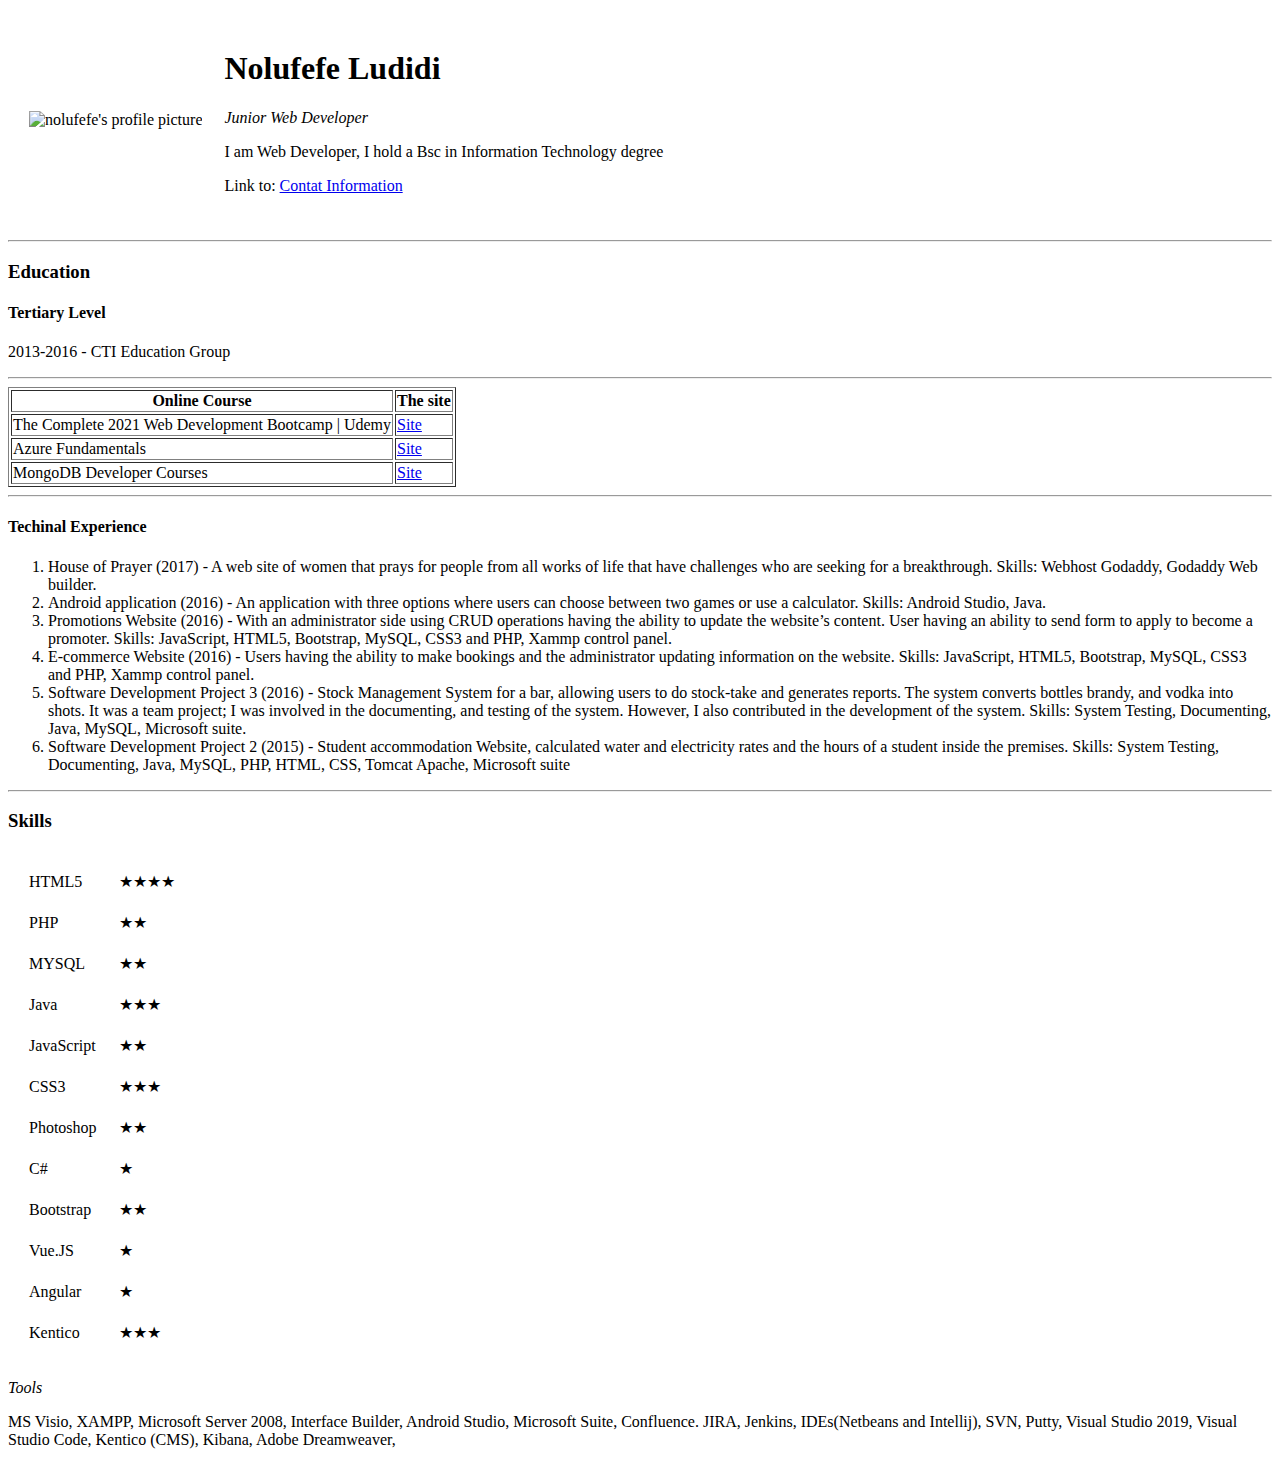
==== index.html @ 821a649e "Add files via upload" ====
<!DOCTYPE html>
<html lang="en">
  <head>
    <meta charset="UTF-8" />
    <meta http-equiv="X-UA-Compatible" content="IE=edge" />
    <meta name="viewport" content="width=device-width, initial-scale=1.0" />
    <title>Nolufefe's Personal Site</title>
  </head>
  <body>
    <table cellspacing="20">
      <tr>
        <td>
          <img src="nolufefe-modified.png" alt="nolufefe's profile picture" />
        </td>
        <td>
          <h1>Nolufefe Ludidi</h1>
          <p><em>Junior Web Developer</em></p>
          <p>
            I am Web Developer, I hold a Bsc in Information Technology degree
          </p>
          <p>Link to: <a href="contact.html">Contat Information</a></p>
        </td>
      </tr>
    </table>

    <hr />
    <h3>Education</h3>
    <h4>Tertiary Level</h4>
    <p>2013-2016 - CTI Education Group</p>
    <hr />
    <table border="1">
      <thead>
        <tr>
          <th>Online Course</th>
          <th>The site</th>
        </tr>
      </thead>
      <tbody>
        <tr>
          <td>The Complete 2021 Web Development Bootcamp | Udemy</td>
          <td>
            <a
              href="https://www.udemy.com/course/the-complete-web-development-bootcamp/"
              alt="web development bootcomp"
              target="_blank"
              >Site</a
            >
          </td>
        </tr>
        <tr>
          <td>Azure Fundamentals</td>
          <td>
            <a
              href="https://docs.microsoft.com/en-us/learn/certifications/exams/az-900"
              alt="azure fundamentals az-900"
              target="_blank"
              >Site</a
            >
          </td>
        </tr>
        <tr>
          <td>MongoDB Developer Courses</td>
          <td>
            <a
              href="https://university.mongodb.com/courses/catalog?focus=Developer%20Courses"
              alt="mongodb developer course"
              target="_blank"
              >Site</a
            >
          </td>
        </tr>
      </tbody>
    </table>

    <hr />

    <h4>Techinal Experience</h4>
    <ol>
      <li>
        House of Prayer (2017) - A web site of women that prays for people from
        all works of life that have challenges who are seeking for a
        breakthrough. Skills: Webhost Godaddy, Godaddy Web builder.
      </li>
      <li>
        Android application (2016) - An application with three options where
        users can choose between two games or use a calculator. Skills: Android
        Studio, Java.
      </li>
      <li>
        Promotions Website (2016) - With an administrator side using CRUD
        operations having the ability to update the website’s content. User
        having an ability to send form to apply to become a promoter. Skills:
        JavaScript, HTML5, Bootstrap, MySQL, CSS3 and PHP, Xammp control panel.
      </li>
      <li>
        E-commerce Website (2016) - Users having the ability to make bookings
        and the administrator updating information on the website. Skills:
        JavaScript, HTML5, Bootstrap, MySQL, CSS3 and PHP, Xammp control panel.
      </li>
      <li>
        Software Development Project 3 (2016) - Stock Management System for a
        bar, allowing users to do stock-take and generates reports. The system
        converts bottles brandy, and vodka into shots. It was a team project; I
        was involved in the documenting, and testing of the system. However, I
        also contributed in the development of the system. Skills: System
        Testing, Documenting, Java, MySQL, Microsoft suite.
      </li>
      <li>
        Software Development Project 2 (2015) - Student accommodation Website,
        calculated water and electricity rates and the hours of a student inside
        the premises. Skills: System Testing, Documenting, Java, MySQL, PHP,
        HTML, CSS, Tomcat Apache, Microsoft suite
      </li>
    </ol>
    <hr />
    <h3>Skills</h3>
    <table cellspacing="20">
      <tr>
        <td>HTML5</td>
        <td>★★★★</td>
      </tr>
      <tr>
        <td>PHP</td>
        <td>★★</td>
      </tr>
      <tr>
        <td>MYSQL</td>
        <td>★★</td>
      </tr>
      <tr>
        <td>Java</td>
        <td>★★★</td>
      </tr>
      <tr>
        <td>JavaScript</td>
        <td>★★</td>
      </tr>
      <tr>
        <td>CSS3</td>
        <td>★★★</td>
      </tr>
      <tr>
        <td>Photoshop</td>
        <td>★★</td>
      </tr>
      <tr>
        <td>C#</td>
        <td>★</td>
      </tr>
      <tr>
        <td>Bootstrap</td>
        <td>★★</td>
      </tr>
      <tr>
        <td>Vue.JS</td>
        <td>★</td>
      </tr>
      <tr>
        <td>Angular</td>
        <td>★</td>
      </tr>
      <tr>
        <td>Kentico</td>
        <td>★★★</td>
      </tr>
    </table>

    <p><em>Tools</em></p>
    <p>
      MS Visio, XAMPP, Microsoft Server 2008, Interface Builder, Android Studio,
      Microsoft Suite, Confluence. JIRA, Jenkins, IDEs(Netbeans and Intellij),
      SVN, Putty, Visual Studio 2019, Visual Studio Code, Kentico (CMS), Kibana,
      Adobe Dreamweaver,
    </p>
  </body>
</html>
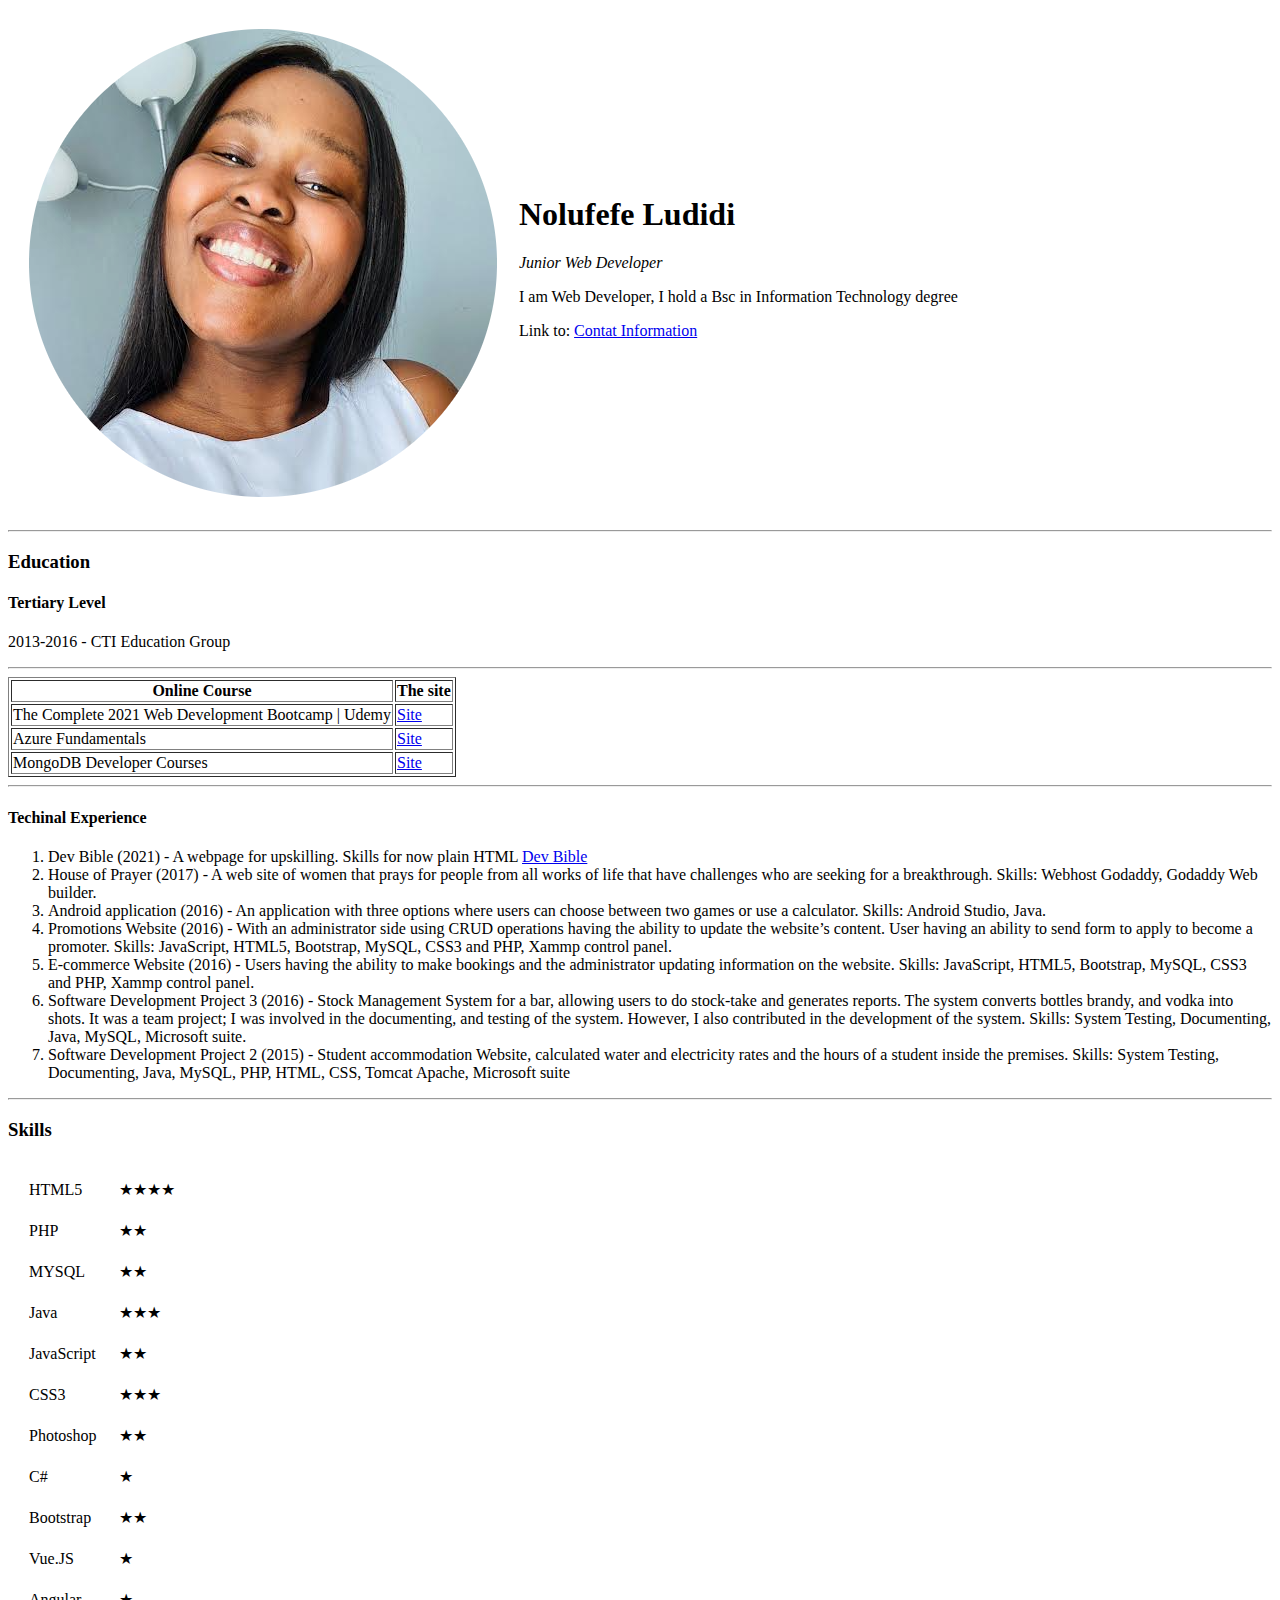
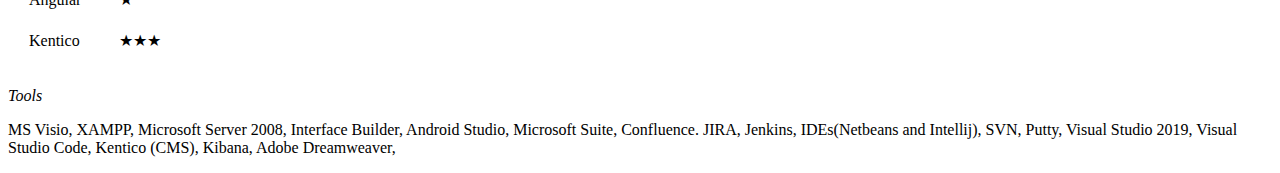
==== commit 90a59ba1: "Update index.html" ====
--- a/index.html
+++ b/index.html
@@ -5,12 +5,16 @@
     <meta http-equiv="X-UA-Compatible" content="IE=edge" />
     <meta name="viewport" content="width=device-width, initial-scale=1.0" />
     <title>Nolufefe's Personal Site</title>
+    <link rel="stylesheet" href="css/style.css" />
   </head>
   <body>
     <table cellspacing="20">
       <tr>
         <td>
-          <img src="nolufefe-modified.png" alt="nolufefe's profile picture" />
+          <img
+            src="images/nolufefe-modified.png"
+            alt="nolufefe's profile picture"
+          />
         </td>
         <td>
           <h1>Nolufefe Ludidi</h1>
@@ -76,6 +80,10 @@
 
     <h4>Techinal Experience</h4>
     <ol>
+      <li>
+        Dev Bible (2021) - A webpage for upskilling. Skills for now plain HTML
+        <a href="devbibile.html "  target="_blank"> Dev Bible</a>
+      </li>
       <li>
         House of Prayer (2017) - A web site of women that prays for people from
         all works of life that have challenges who are seeking for a
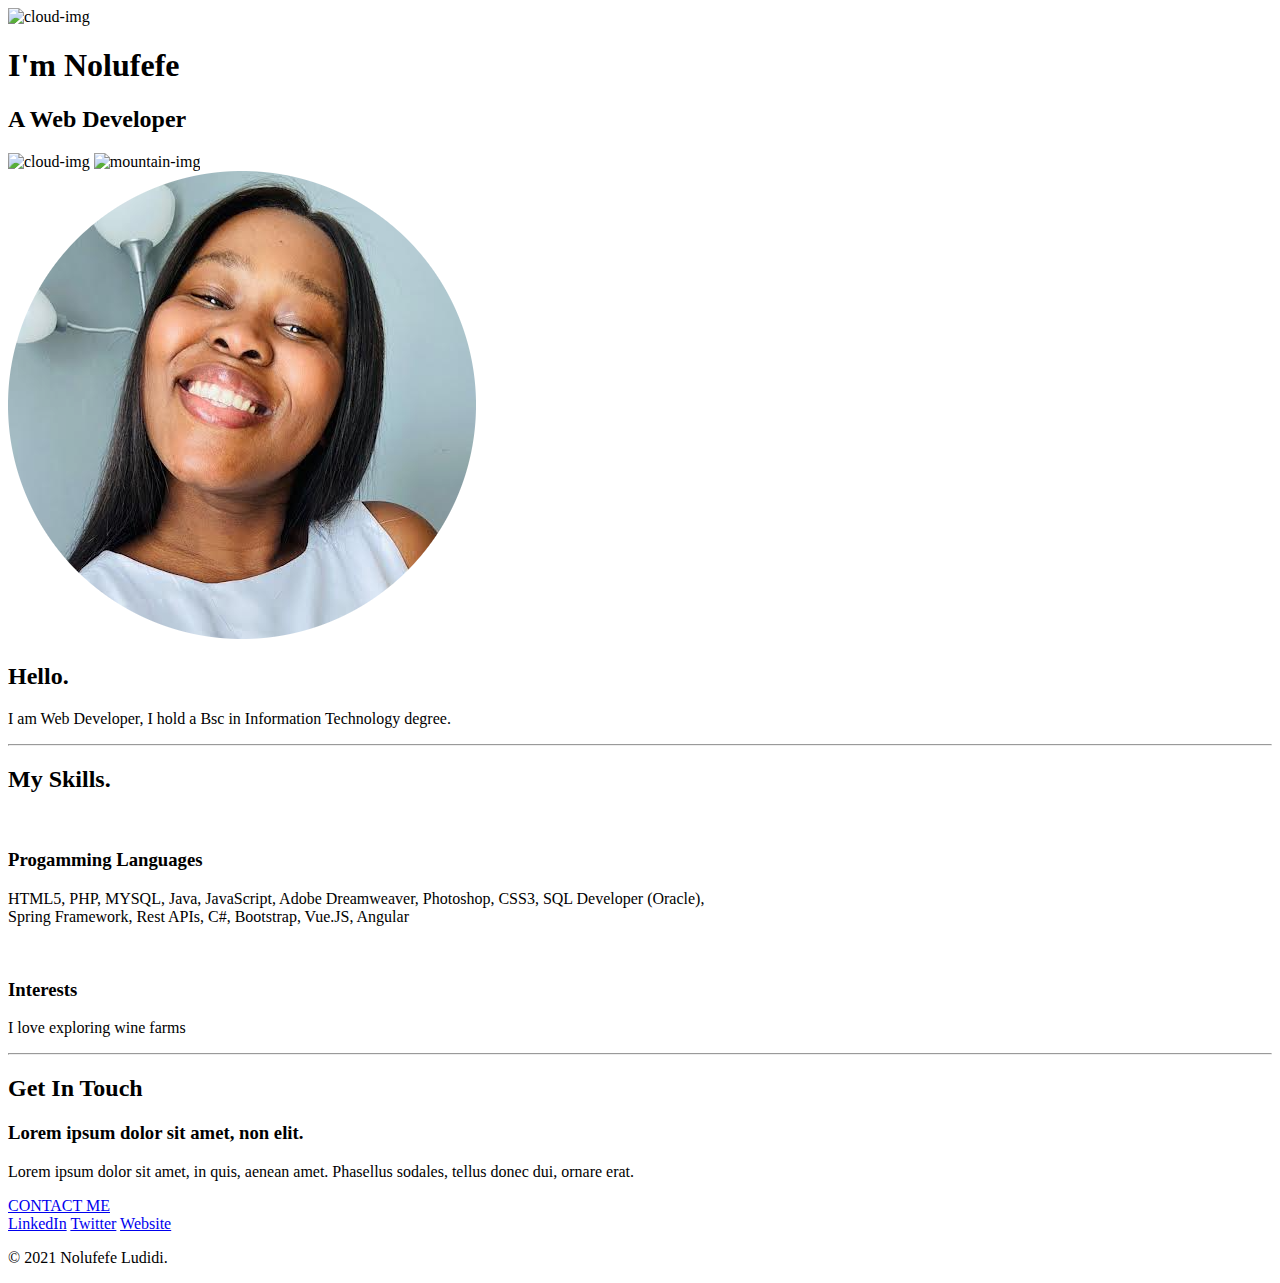
==== commit b245948b: "Update index.html" ====
--- a/index.html
+++ b/index.html
@@ -4,181 +4,65 @@
     <meta charset="UTF-8" />
     <meta http-equiv="X-UA-Compatible" content="IE=edge" />
     <meta name="viewport" content="width=device-width, initial-scale=1.0" />
-    <title>Nolufefe's Personal Site</title>
-    <link rel="stylesheet" href="css/style.css" />
+    <title>Nolufefe Ludidi</title>
+    <link
+      href="https://fonts.googleapis.com/css2?family=Merriweather:wght@300&family=Montserrat:wght@100&family=Sacramento&display=swap"
+      rel="stylesheet"
+    />
+    <link rel="stylesheet" href="css/styles.css" />
+    <link rel="shortcut icon" href="favicon.ico" type="image/x-icon" />
   </head>
   <body>
-    <table cellspacing="20">
-      <tr>
-        <td>
-          <img
-            src="images/nolufefe-modified.png"
-            alt="nolufefe's profile picture"
-          />
-        </td>
-        <td>
-          <h1>Nolufefe Ludidi</h1>
-          <p><em>Junior Web Developer</em></p>
+    <div class="top-container">
+      <img class="top-cloud" src="images/cloud.png" alt="cloud-img" />
+      <h1>I'm Nolufefe</h1>
+      <h2>A Web Developer</h2>
+      <img class="bottom-cloud" src="images/cloud.png" alt="cloud-img" />
+      <img src="images/mountain.png" alt="mountain-img" />
+    </div>
+    <div class="middle-container">
+      <div class="profile">
+        <img src="images/nolufefe-modified.png" alt="" />
+        <h2>Hello.</h2>
+        <p class="intro">
+          I am Web Developer, I hold a Bsc in Information Technology degree.
+        </p>
+      </div>
+      <hr />
+      <div class="skills">
+        <h2>My Skills.</h2>
+        <div class="skill-row">
+          <img class="skill-img" src="images/coding.jfif" alt="" />
+          <h3>Progamming Languages</h3>
           <p>
-            I am Web Developer, I hold a Bsc in Information Technology degree
+            HTML5, PHP, MYSQL, Java, JavaScript, Adobe Dreamweaver, Photoshop,
+            CSS3, SQL Developer (Oracle), <br />
+            Spring Framework, Rest APIs, C#, Bootstrap, Vue.JS, Angular
           </p>
-          <p>Link to: <a href="contact.html">Contat Information</a></p>
-        </td>
-      </tr>
-    </table>
+        </div>
+        <div class="skill-row">
+          <img class="hobby-img" src="images/wines.jfif" alt="" />
+          <h3>Interests</h3>
+          <p>I love exploring wine farms</p>
+        </div>
+      </div>
+      <hr />
+      <div class="contact-me">
+        <h2>Get In Touch</h2>
+        <h3>Lorem ipsum dolor sit amet, non elit.</h3>
+        <p>
+          Lorem ipsum dolor sit amet, in quis, aenean amet. Phasellus sodales,
+          tellus donec dui, ornare erat.
+        </p>
+        <a class="btn" href="mailto:nolufefe.ludidi@gmail.com">CONTACT ME</a>
+      </div>
+    </div>
 
-    <hr />
-    <h3>Education</h3>
-    <h4>Tertiary Level</h4>
-    <p>2013-2016 - CTI Education Group</p>
-    <hr />
-    <table border="1">
-      <thead>
-        <tr>
-          <th>Online Course</th>
-          <th>The site</th>
-        </tr>
-      </thead>
-      <tbody>
-        <tr>
-          <td>The Complete 2021 Web Development Bootcamp | Udemy</td>
-          <td>
-            <a
-              href="https://www.udemy.com/course/the-complete-web-development-bootcamp/"
-              alt="web development bootcomp"
-              target="_blank"
-              >Site</a
-            >
-          </td>
-        </tr>
-        <tr>
-          <td>Azure Fundamentals</td>
-          <td>
-            <a
-              href="https://docs.microsoft.com/en-us/learn/certifications/exams/az-900"
-              alt="azure fundamentals az-900"
-              target="_blank"
-              >Site</a
-            >
-          </td>
-        </tr>
-        <tr>
-          <td>MongoDB Developer Courses</td>
-          <td>
-            <a
-              href="https://university.mongodb.com/courses/catalog?focus=Developer%20Courses"
-              alt="mongodb developer course"
-              target="_blank"
-              >Site</a
-            >
-          </td>
-        </tr>
-      </tbody>
-    </table>
-
-    <hr />
-
-    <h4>Techinal Experience</h4>
-    <ol>
-      <li>
-        Dev Bible (2021) - A webpage for upskilling. Skills for now plain HTML
-        <a href="devbibile.html "  target="_blank"> Dev Bible</a>
-      </li>
-      <li>
-        House of Prayer (2017) - A web site of women that prays for people from
-        all works of life that have challenges who are seeking for a
-        breakthrough. Skills: Webhost Godaddy, Godaddy Web builder.
-      </li>
-      <li>
-        Android application (2016) - An application with three options where
-        users can choose between two games or use a calculator. Skills: Android
-        Studio, Java.
-      </li>
-      <li>
-        Promotions Website (2016) - With an administrator side using CRUD
-        operations having the ability to update the website’s content. User
-        having an ability to send form to apply to become a promoter. Skills:
-        JavaScript, HTML5, Bootstrap, MySQL, CSS3 and PHP, Xammp control panel.
-      </li>
-      <li>
-        E-commerce Website (2016) - Users having the ability to make bookings
-        and the administrator updating information on the website. Skills:
-        JavaScript, HTML5, Bootstrap, MySQL, CSS3 and PHP, Xammp control panel.
-      </li>
-      <li>
-        Software Development Project 3 (2016) - Stock Management System for a
-        bar, allowing users to do stock-take and generates reports. The system
-        converts bottles brandy, and vodka into shots. It was a team project; I
-        was involved in the documenting, and testing of the system. However, I
-        also contributed in the development of the system. Skills: System
-        Testing, Documenting, Java, MySQL, Microsoft suite.
-      </li>
-      <li>
-        Software Development Project 2 (2015) - Student accommodation Website,
-        calculated water and electricity rates and the hours of a student inside
-        the premises. Skills: System Testing, Documenting, Java, MySQL, PHP,
-        HTML, CSS, Tomcat Apache, Microsoft suite
-      </li>
-    </ol>
-    <hr />
-    <h3>Skills</h3>
-    <table cellspacing="20">
-      <tr>
-        <td>HTML5</td>
-        <td>★★★★</td>
-      </tr>
-      <tr>
-        <td>PHP</td>
-        <td>★★</td>
-      </tr>
-      <tr>
-        <td>MYSQL</td>
-        <td>★★</td>
-      </tr>
-      <tr>
-        <td>Java</td>
-        <td>★★★</td>
-      </tr>
-      <tr>
-        <td>JavaScript</td>
-        <td>★★</td>
-      </tr>
-      <tr>
-        <td>CSS3</td>
-        <td>★★★</td>
-      </tr>
-      <tr>
-        <td>Photoshop</td>
-        <td>★★</td>
-      </tr>
-      <tr>
-        <td>C#</td>
-        <td>★</td>
-      </tr>
-      <tr>
-        <td>Bootstrap</td>
-        <td>★★</td>
-      </tr>
-      <tr>
-        <td>Vue.JS</td>
-        <td>★</td>
-      </tr>
-      <tr>
-        <td>Angular</td>
-        <td>★</td>
-      </tr>
-      <tr>
-        <td>Kentico</td>
-        <td>★★★</td>
-      </tr>
-    </table>
-
-    <p><em>Tools</em></p>
-    <p>
-      MS Visio, XAMPP, Microsoft Server 2008, Interface Builder, Android Studio,
-      Microsoft Suite, Confluence. JIRA, Jenkins, IDEs(Netbeans and Intellij),
-      SVN, Putty, Visual Studio 2019, Visual Studio Code, Kentico (CMS), Kibana,
-      Adobe Dreamweaver,
-    </p>
+    <div class="bottom-container">
+      <a class="footer-link" href="https://www.linkedin.com/">LinkedIn</a>
+      <a class="footer-link" href="https://twitter.com/">Twitter</a>
+      <a class="footer-link" href="https://www.appbrewery.co/">Website</a>
+      <p class="copyright">© 2021 Nolufefe Ludidi.</p>
+    </div>
   </body>
 </html>
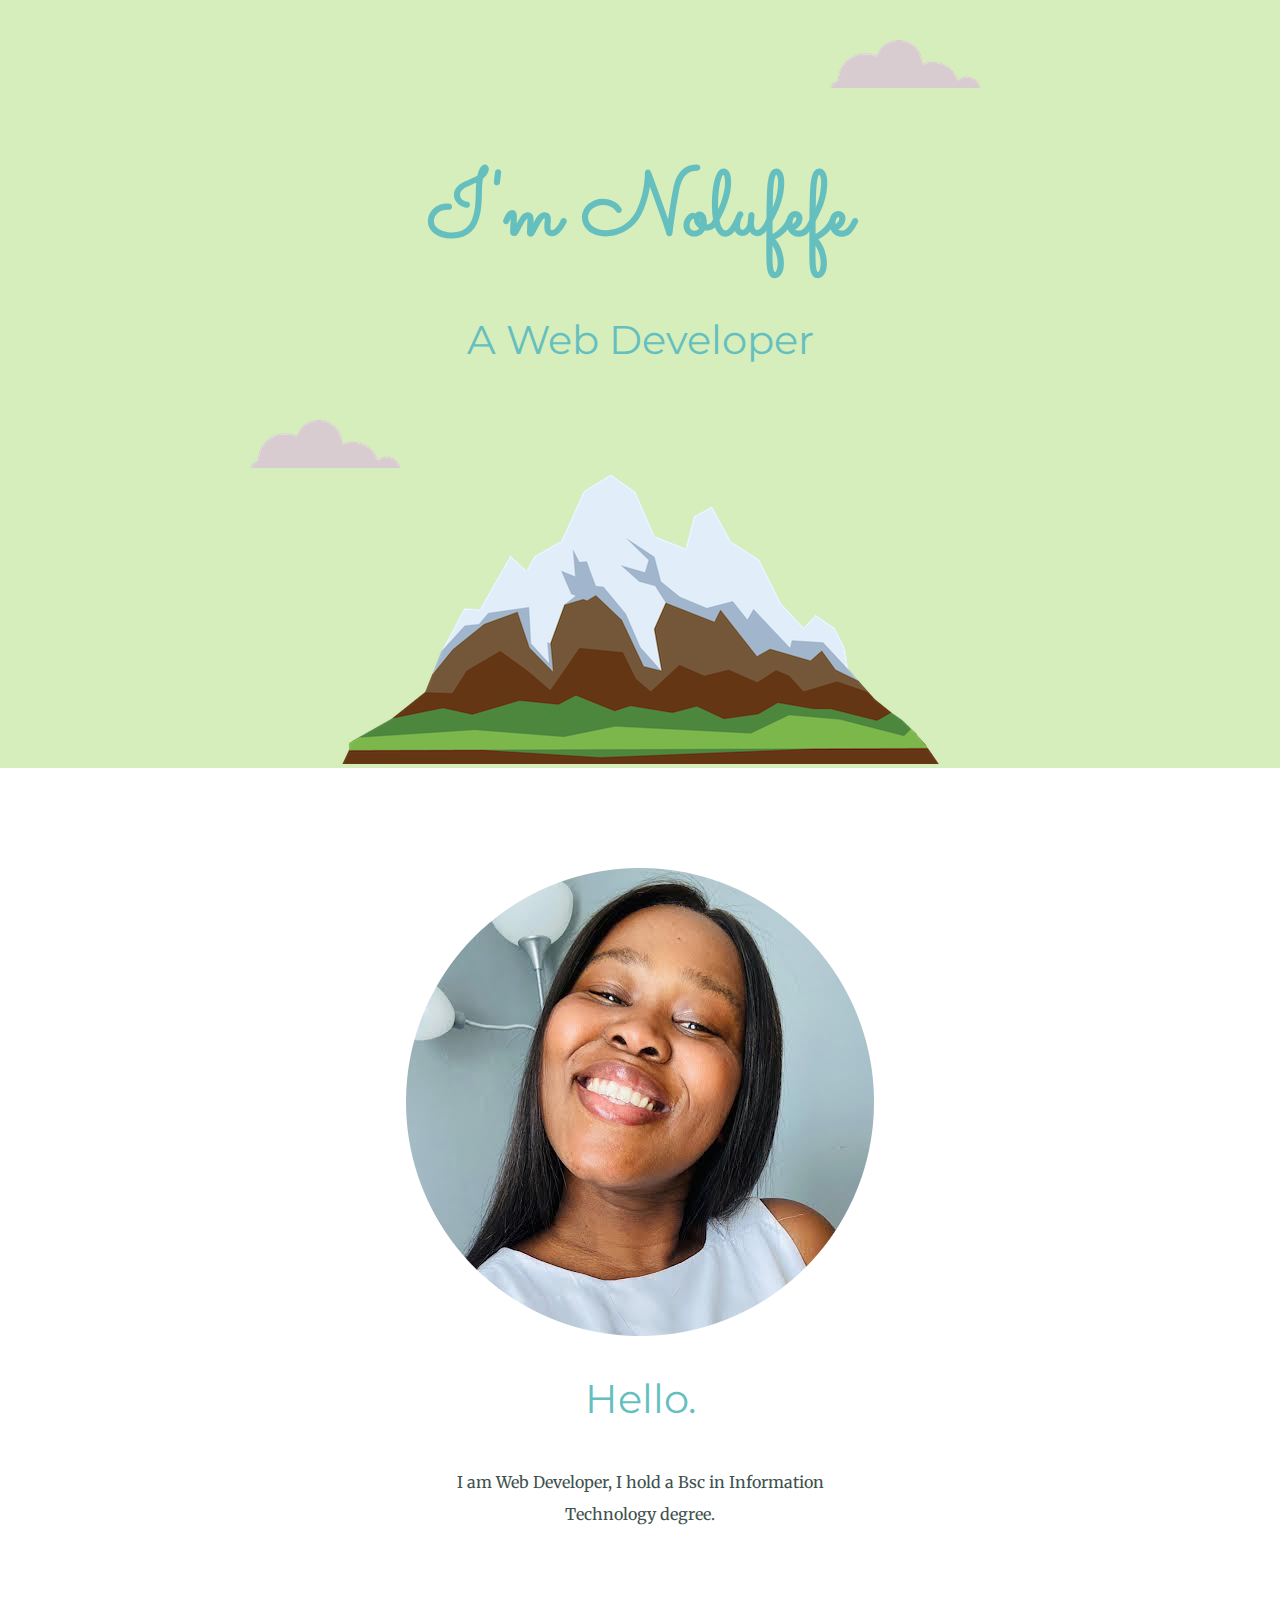
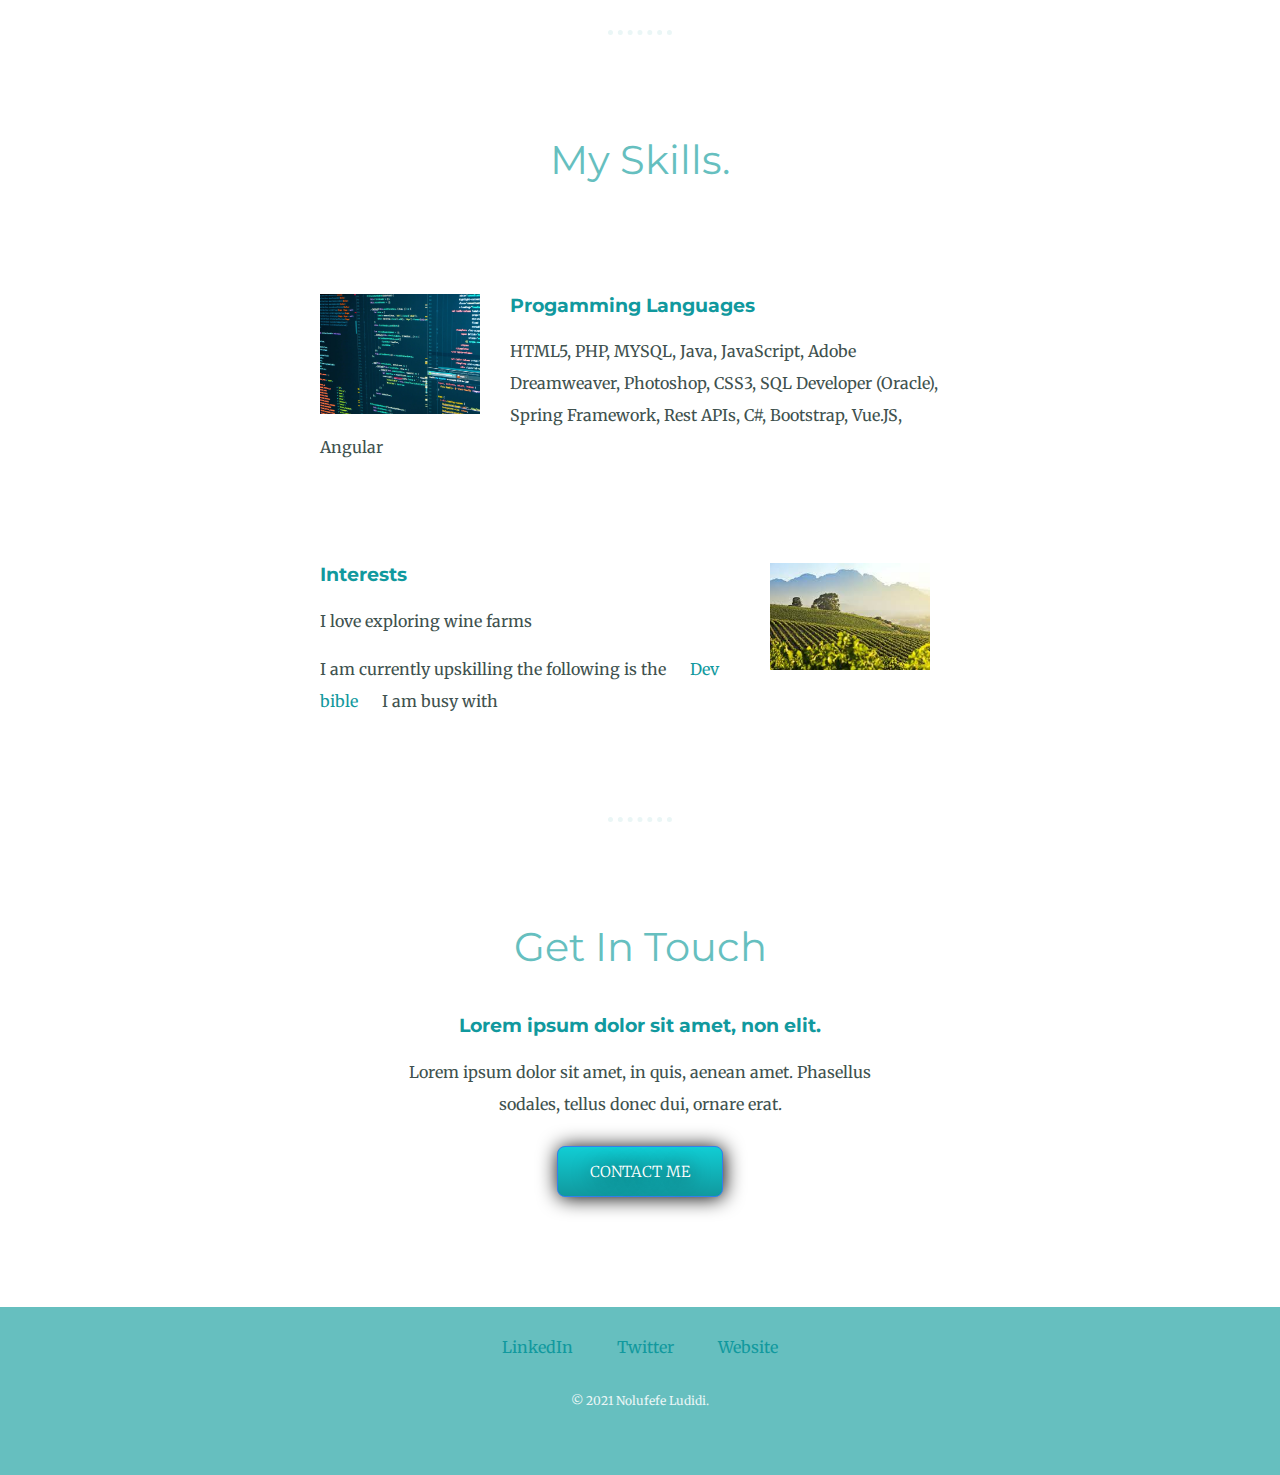
==== commit 3b200102: "Update index.html" ====
--- a/index.html
+++ b/index.html
@@ -44,6 +44,11 @@
           <img class="hobby-img" src="images/wines.jfif" alt="" />
           <h3>Interests</h3>
           <p>I love exploring wine farms</p>
+           <p>
+            I am currently upskilling the following is the
+            <a href="devbibile.html" target="_blank">Dev bible</a> I am busy
+            with
+          </p>
         </div>
       </div>
       <hr />
--- a/css/styles.css
+++ b/css/styles.css
@@ -0,0 +1,165 @@
+body {
+  margin: 0;
+  text-align: center;
+  font-family: "Merriweather", serif;
+  color: #40514e;
+}
+
+.top-container {
+  background-color: #d5eebb;
+  position: relative;
+  padding-top: 100px;
+}
+
+h1 {
+  margin: 50px auto 0 auto;
+  font-family: "Sacramento", cursive;
+  font-size: 5.625rem;
+  color: #66bfbf;
+}
+
+h2 {
+  font-family: "Montserrat", sans-serif;
+  font-size: 2.5rem;
+  color: #66bfbf;
+  font-weight: normal;
+  padding-bottom: 10px;
+}
+h3 {
+  font-family: "Montserrat", sans-serif;
+  color: #11999e;
+}
+
+p {
+  line-height: 2;
+}
+
+li {
+  color: #40514e;
+  line-height: 2;
+}
+.intro {
+  width: 30%;
+  margin: auto;
+}
+
+a {
+  color: #11999e;
+  font-family: "Merriweather", serif;
+  margin: 10px 20px;
+  text-decoration: none;
+}
+
+a:hover {
+  color: #eaf6f6;
+}
+.middle-container {
+  margin: 100px 0;
+}
+
+.bottom-container {
+}
+
+.top-cloud {
+  position: absolute;
+  right: 300px;
+  top: 40px;
+}
+
+.bottom-cloud {
+  position: absolute;
+  bottom: 300px;
+  left: 250px;
+}
+
+.skill-row {
+  width: 50%;
+  margin: 100px auto;
+  text-align: left;
+}
+
+.skill-img {
+  width: 25%;
+  float: left;
+  margin-right: 30px;
+}
+
+.hobby-img {
+  width: 25%;
+  float: right;
+  padding-right: 30px;
+}
+
+hr {
+  border-style: none;
+  border-top-style: dotted;
+  border-color: #eaf6f6;
+  border-width: 5px;
+  width: 5%;
+  margin: 100px auto;
+}
+
+.contact-me {
+  margin: 40px auto 60px;
+  width: 40%;
+}
+.btn {
+  background-color: #4caf50; /* Green */
+  border: none;
+  color: white;
+  padding: 15px 32px;
+  text-align: center;
+  text-decoration: none;
+  display: inline-block;
+  font-size: 16px;
+}
+
+.bottom-container {
+  background-color: #66bfbf;
+  padding: 30px;
+}
+
+.copyright {
+  color: #eaf6f6;
+  font-size: 0.75rem;
+  padding: 20px 0;
+}
+
+.btn {
+  background: #11cdd4;
+  background-image: -webkit-linear-gradient(top, #11cdd4, #11999e);
+  background-image: -moz-linear-gradient(top, #11cdd4, #11999e);
+  background-image: -ms-linear-gradient(top, #11cdd4, #11999e);
+  background-image: -o-linear-gradient(top, #11cdd4, #11999e);
+  background-image: -webkit-gradient(to bottom, #11cdd4, #11999e);
+  -webkit-border-radius: 8px;
+  -moz-border-radius: 8px;
+  border-radius: 8px;
+  color: #ffffff;
+  font-family: "Merriweather", serif;
+  font-size: 15px;
+  font-weight: 100;
+  -webkit-box-shadow: 1px 1px 20px 0 #000000;
+  -moz-box-shadow: 1px 1px 20px 0 #000000;
+  box-shadow: 1px 1px 20px 0 #000000;
+  text-shadow: 1px 1px 20px #000000;
+  border: solid #337fed 1px;
+  text-decoration: none;
+  display: inline-block;
+  cursor: pointer;
+  text-align: center;
+}
+
+.btn:hover {
+  border: solid #aeb4bd 1px;
+  background: #30e3cb;
+  background-image: -webkit-linear-gradient(top, #30e3cb, #2cb4ad);
+  background-image: -moz-linear-gradient(top, #30e3cb, #2cb4ad);
+  background-image: -ms-linear-gradient(top, #30e3cb, #2cb4ad);
+  background-image: -o-linear-gradient(top, #30e3cb, #2cb4ad);
+  background-image: -webkit-gradient(to bottom, #30e3cb, #2cb4ad);
+  -webkit-border-radius: 20px;
+  -moz-border-radius: 20px;
+  border-radius: 20px;
+  text-decoration: none;
+}
